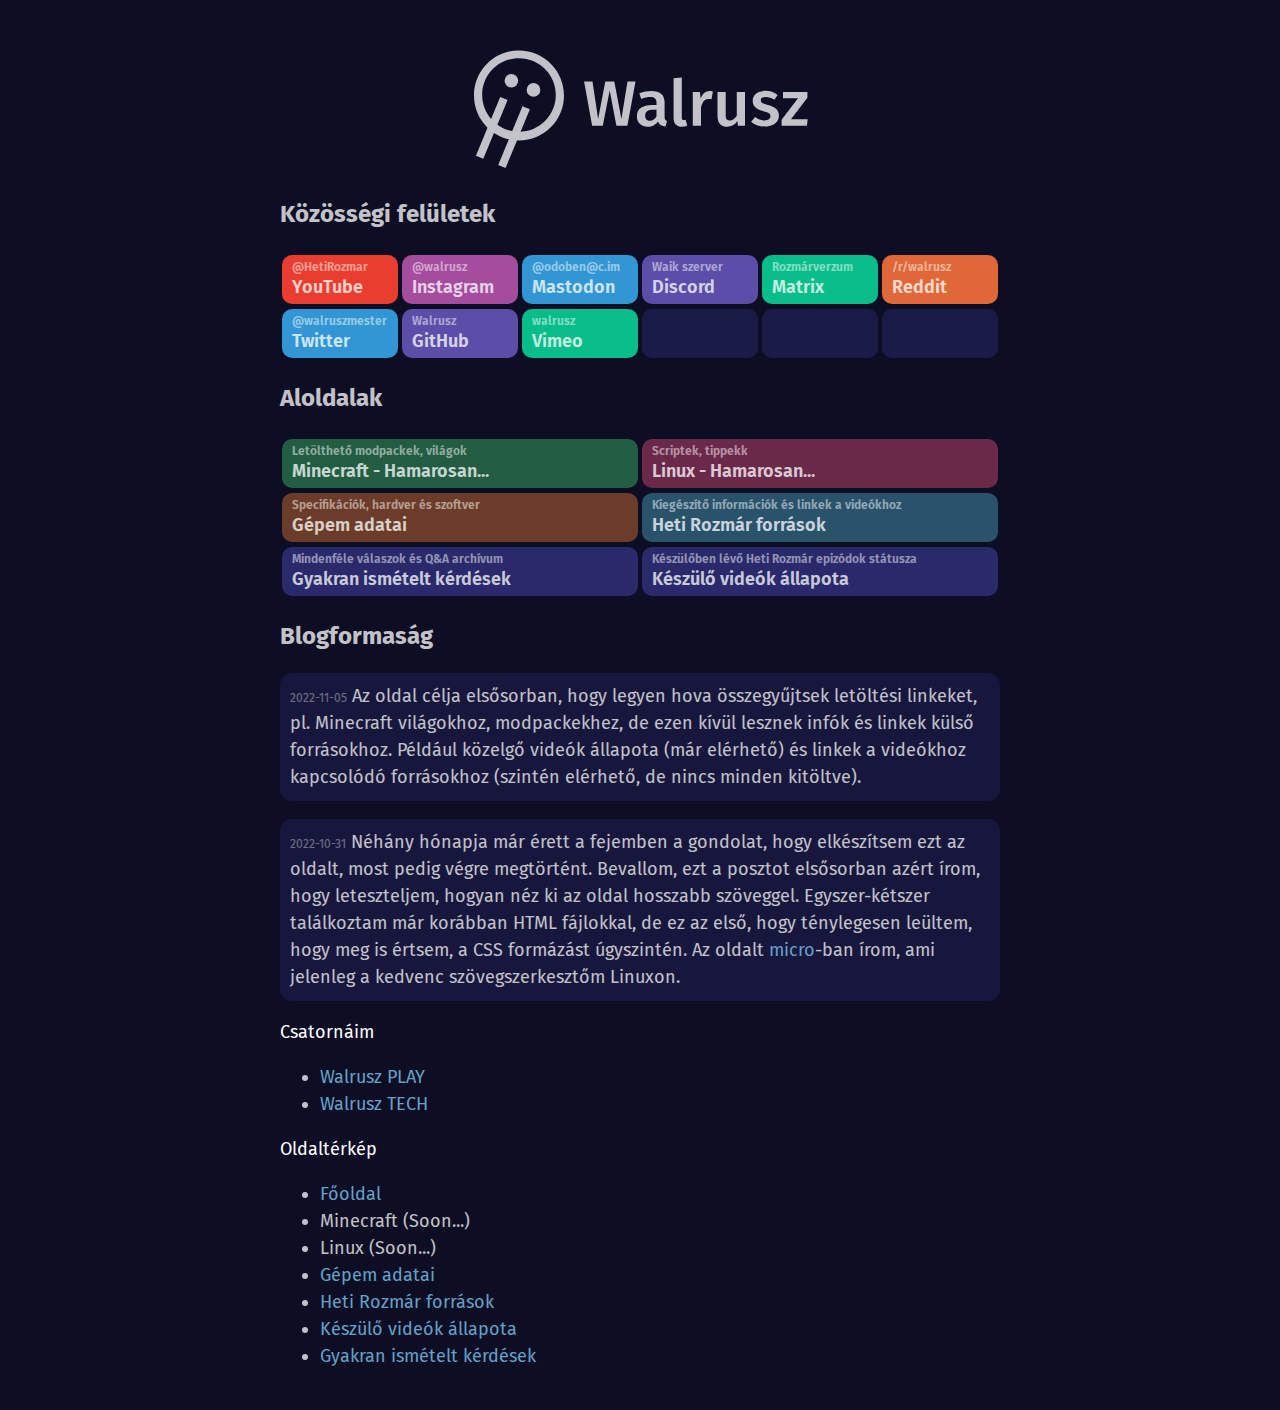
==== index.html @ 4c020a56 "Asd" ====
<!DOCTYPE html>
<html lang="hu">
<head>
    <meta http-equiv="content-type" content="text/html; charset=UTF-8">
    <meta charset="utf-8">
    <title>Walrusz</title>
    <meta name="viewport" content="width=device-width, initial-scale=1.0">
    <meta name="description" content="Walrusz oldala">
    <link rel="stylesheet" href="style.css">
    <link rel="stylesheet" href="https://fonts.googleapis.com/css?family=Fira+Sans">
    <link rel="icon" href="images/walrusoperator_blue.svg" sizes=any type="image/svg+xml">
</head>
<body>
  <p style="text-align: center;"><object data="images/walrustitle2.svg" class="dynamiclogo"> </object></p>

  <h2>Közösségi felületek</h2>

<div class="buttonline">
<a href="https://youtube.com/WalruszMester" target="_blank">
  <button class="fancy" style="background-color: #E93E2F;">
    <span class="sitesmall">@HetiRozmar</span><br/>
    <span class="sitelarge">YouTube</span></button>
</a>
<a href="https://instagram.com/walrusz" target="_blank">
  <button class="fancy" style="background-color: #A44C9D;">
    <span class="sitesmall">@walrusz</span><br/>
    <span class="sitelarge">Instagram</span></button>
</a>
<a href="https://c.im/@odoben" target="_blank">
  <button class="fancy" style="background-color: #3196D3;">
    <span class="sitesmall">@odoben@c.im</span><br/>
    <span class="sitelarge">Mastodon</span></button>
</a>
<a href="https://discord.gg/upgB7C7rXf" target="_blank">
  <button class="fancy" style="background-color: #5b4da8;">
    <span class="sitesmall">Waik szerver</span><br/>
    <span class="sitelarge">Discord</span></button>
</a>
<a href="https://matrix.to/#/#rozmarverzum:tchncs.de" target="_blank">
  <button class="fancy" style="background-color: #09BD8A;">
    <span class="sitesmall">Rozmárverzum</span><br/>
    <span class="sitelarge">Matrix</span></button>
</a>
<a href="https://reddit.com/r/walrusz" target="_blank">
  <button class="fancy" style="background-color: #E06838;">
    <span class="sitesmall">/r/walrusz</span><br/>
    <span class="sitelarge">Reddit</span></button>
</a>
<a href="https://twitter.com/walruszmester" target="_blank">
  <button class="fancy" style="background-color: #3196D3;">
    <span class="sitesmall">@walruszmester</span><br/>
    <span class="sitelarge">Twitter</span></button>
</a>
<a href="https://github.com/walrusz" target="_blank">
  <button class="fancy" style="background-color: #5b4da8;">
    <span class="sitesmall">Walrusz</span><br/>
    <span class="sitelarge">GitHub</span></button>
</a>
<a href="https://vimeo.com/walrusz/videos" target="_blank">
  <button class="fancy" style="background-color: #09BD8A;">
    <span class="sitesmall">walrusz</span><br/>
    <span class="sitelarge">Vimeo</span></button>
</a>
<a href="index.html">
  <button class="fancy" style="background-color: #1b1b47;">
    <span class="sitesmall" style="opacity:0;">...</span><br/>
    <span class="sitelarge" style="opacity:0;">...</span></button>
</a>
<a href="index.html">
  <button class="fancy" style="background-color: #1b1b47;">
    <span class="sitesmall" style="opacity:0;">...</span><br/>
    <span class="sitelarge" style="opacity:0;">...</span></button>
</a>
<a href="index.html">
  <button class="fancy" style="background-color: #1b1b47;">
    <span class="sitesmall" style="opacity:0;">...</span><br/>
    <span class="sitelarge" style="opacity:0;">...</span></button>
</a>
</div>

    <h2>Aloldalak</h2>

<div class="buttonline">
<a href="https://walrusz.hu">
  <button class="wider" style="background-color: #225c43;">
    <span class="sitesmall">Letölthető modpackek, világok</span><br/>
    <span class="sitelarge">Minecraft - Hamarosan...</span></button></a>
<a href="https://walrusz.hu">
  <button class="wider" style="background-color: #6b294a;">
    <span class="sitesmall">Scriptek, tippekk</span><br/>
    <span class="sitelarge">Linux - Hamarosan...</span></button></a>
<a href="specs">
  <button class="wider" style="background-color: #6b3c29;">
    <span class="sitesmall">Specifikációk, hardver és szoftver</span><br/>
    <span class="sitelarge">Gépem adatai</span></button></a>
<a href="forrasok">
  <button class="wider" style="background-color: #29526b;">
    <span class="sitesmall">Kiegészítő információk és linkek a videókhoz</span><br/>
    <span class="sitelarge">Heti Rozmár források</span></button></a>
<a href="gyik">
  <button class="wider" style="background-color: #29296b;">
    <span class="sitesmall">Mindenféle válaszok és Q&A archívum </span><br/>
    <span class="sitelarge">Gyakran ismételt kérdések</span></button></a>
<a href="statusz">
  <button class="wider" style="background-color: #29296b;">
    <span class="sitesmall">Készülőben lévő Heti Rozmár epizódok státusza</span><br/>
    <span class="sitelarge">Készülő videók állapota</span></button></a>
</div>

    <h2>Blogformaság</h2>

<p id="blueThing" class="post"> <span class="sitesmall">2022-11-05</span> Az oldal célja elsősorban, hogy legyen hova összegyűjtsek letöltési linkeket, pl. Minecraft világokhoz, modpackekhez, de ezen kívül lesznek infók és linkek külső forrásokhoz. Például közelgő videók állapota (már elérhető) és linkek a videókhoz kapcsolódó forrásokhoz (szintén elérhető, de nincs minden kitöltve).</p>

<p id="blueThing" class="post"> <span class="sitesmall">2022-10-31</span> Néhány hónapja már érett a fejemben a gondolat, hogy elkészítsem ezt az oldalt, most pedig végre megtörtént. Bevallom, ezt a posztot elsősorban azért írom, hogy leteszteljem, hogyan néz ki az oldal hosszabb szöveggel. Egyszer-kétszer találkoztam már korábban HTML fájlokkal, de ez az első, hogy ténylegesen leültem, hogy meg is értsem, a CSS formázást úgyszintén. Az oldalt <a href="https://micro-editor.github.io/" target="_blank">micro</a>-ban írom, ami jelenleg a kedvenc szövegszerkesztőm Linuxon.</p>

<p>Csatornáim<ul>
  <li><a href="https://youtube.com/WalruszPLAY" target="_blank">Walrusz PLAY</a></li>
  <li><a href="https://youtube.com/WalruszTECH" target="_blank">Walrusz TECH</a></li>
</ul></p>

<p>Oldaltérkép<ul>
  <li><a href="https://walrusz.hu">Főoldal</a></li>
  <li>Minecraft (Soon...)</li>
  <li>Linux (Soon...)</li>
  <li><a href="specs">Gépem adatai</a></li>
  <li><a href="forrasok">Heti Rozmár források</a></li>
  <li><a href="statusz">Készülő videók állapota</a></li>
  <li><a href="gyik">Gyakran ismételt kérdések</a></li>
</ul></p>

</body></html>
---- style.css ----
body {
    max-width:720px;
    margin:40px auto;
    padding:0 10px;
    color:white;
/*    color: #c9c9f1; */
    background-color: #0d0d23;
    font-family: Fira Sans, Arial, sans-serif;
    /*font-weight: medium; */
}

h1, h2, h3, h4, h5, h6 {
      font-family: Fira Sans, Arial, sans-serif;
      font-weight: medium;
      line-height:1.5;
      color: #fff;
      opacity: 0.75;
}

p {
	  font-size: 18px;
	  line-height:1.5;
}

div.list {
	  font-size: 18px;
	  line-height:1.2;
      color: #fff;
      opacity: 0.75;
}

p.post {
	  font-size: 18px;
      line-height:1.5;
      color: #fff;
      opacity: 0.75;

}

#blueThing {
  border-radius: 12px;
  background: #1b1b47;
  padding: 10px; 
  width: 1.0;
}

#cyanThing {
  border-radius: 12px;
  background: #1b3647;
  padding: 10px; 
  width: 1.0;
}

#orangeThing {
  border-radius: 12px;
  background: #47271b;
  padding: 10px; 
  width: 1.0;
}

li {
	  font-size: 18px;
	  color: #fff;
      opacity: 0.75;
      line-height:1.5;

}

div.buttonline {
  text-align: center;
  line-height: 54px;
}

a {
  text-decoration: none;
}

/* @import url(//fonts.googleapis.com/css?family=Fira+Sans); */

a:link { text-decoration: none; color: #80d4ff; }

a:visited { text-decoration: none; color: #80d4ff; }

a:hover { text-decoration: none; }

a:active { text-decoration: none; }

button.fancy {
  appearance: none;
  border: none;
  border-radius: 10px;
  padding: 2px 20px 5px 10px;
  width: 116px;
  
  cursor: pointer;
  
  color: #fff;
  
  text-align: left;
  
  font-weight: 600;
  line-height: 20px;

  user-select: none;
  vertical-align: middle;
  white-space: nowrap;
}

button.wider {
  appearance: none;
  border: none;
  border-radius: 10px;
  padding: 2px 20px 5px 10px;
  width: 100%;
  max-width: 356px;
  
  cursor: pointer;
  
  color: #fff;
  
  text-align: left;
  
  font-weight: 600;
  line-height: 20px;

  user-select: none;
  vertical-align: middle;
  white-space: nowrap;
}

button.channel {
  appearance: none;
  border: none;
  border-radius: 10px;
  padding: 2px 20px 5px 10px;
  width: 100%;
  
  cursor: pointer;
  
  color: #fff;
  
  text-align: left;
  
  font-weight: 600;
  line-height: 20px;

  user-select: none;
  vertical-align: middle;
  white-space: nowrap;
}

span.sitesmall {
  font-family: 'Fira Sans', sans-serif;
  font-weight: medium;
  font-size: 12px;
  opacity: 0.5;
}

span.sitelarge {
  font-family: 'Fira Sans', sans-serif;
  font-weight: medium;
  font-size: 18px;
  opacity: 0.75;
}

p.fira {
  font-family: 'Fira Sans', sans-serif;
  font-weight: medium;
}

h.fira {
  font-family: 'Fira Sans', sans-serif;
  font-weight: medium;
}

table.center {
	margin-left: auto;
	margin-right: auto;
	border-radius: 12px;
	border-spacing: 0;
    font-size: 18px;
    background: #47271b;
    color: #fff;
    opacity: 0.75;
}

table.center td, 
table.center th { 
  padding: 10px; 
  }
table.roundedCorners tr:last-child > td {
  border-bottom: none;
}

 .dynamiclogo{
     width:100%;
     max-width:370px;
 }
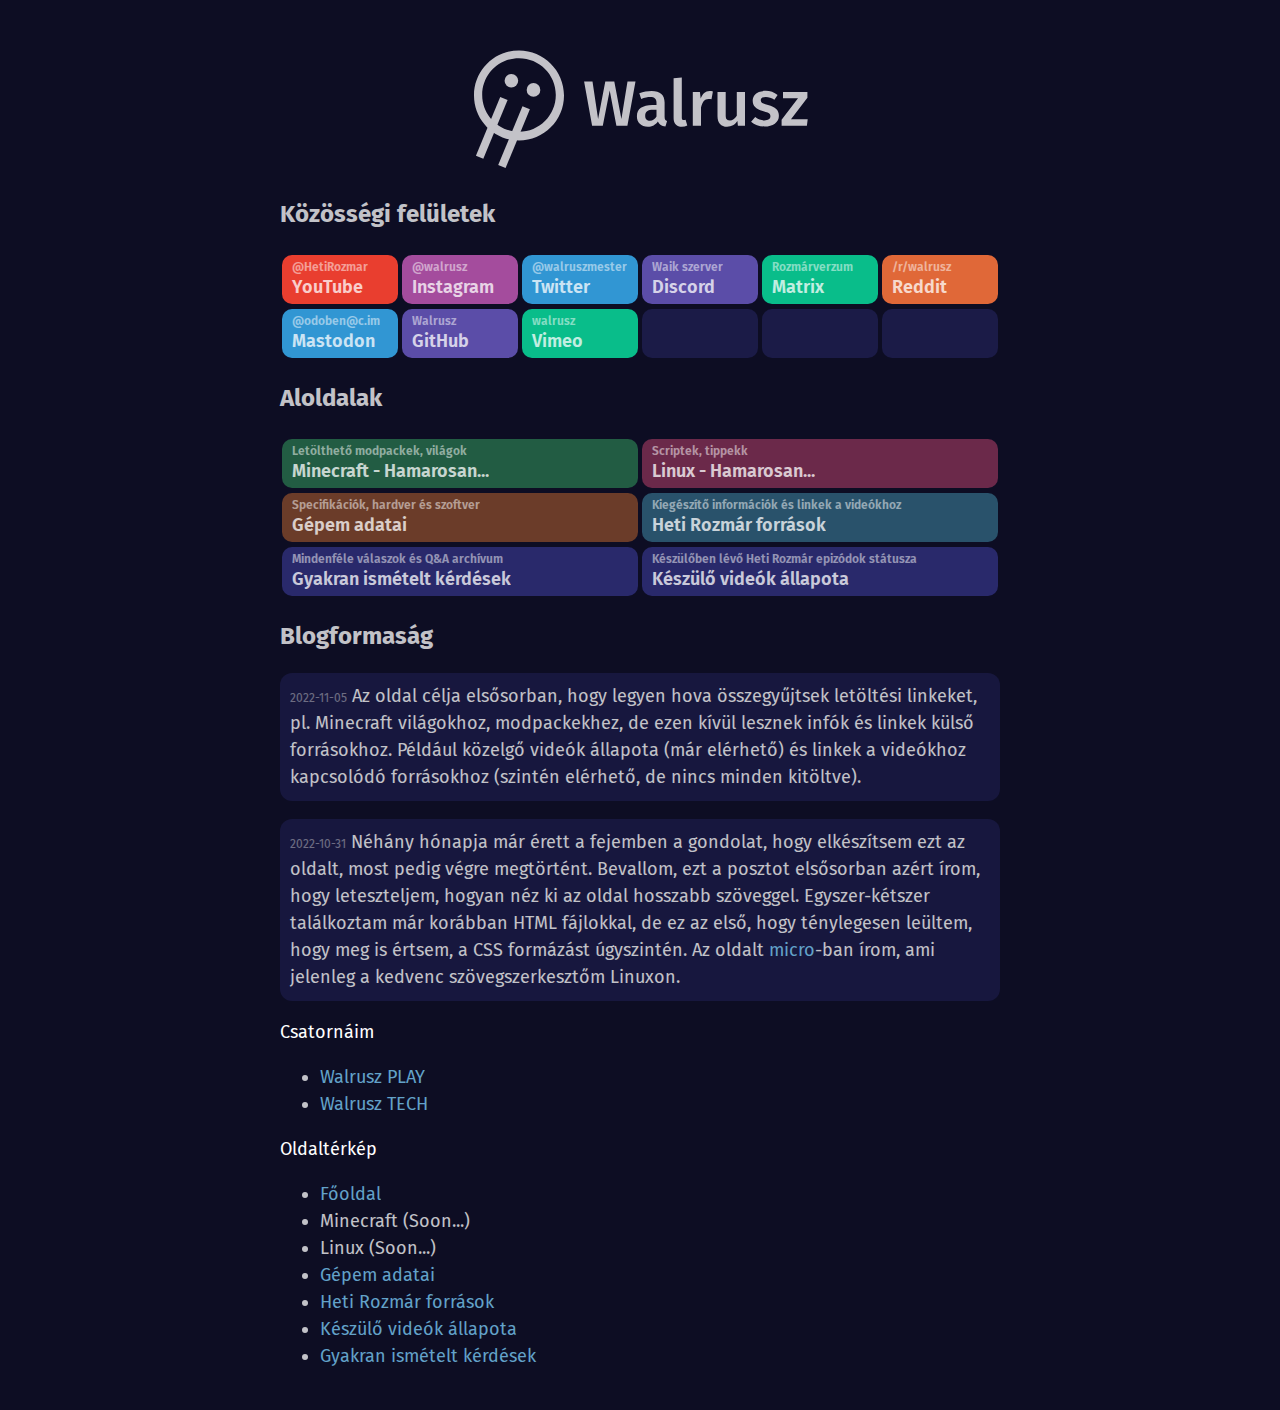
==== commit 9259042b: "Valami" ====
--- a/index.html
+++ b/index.html
@@ -26,10 +26,10 @@
     <span class="sitesmall">@walrusz</span><br/>
     <span class="sitelarge">Instagram</span></button>
 </a>
-<a href="https://c.im/@odoben" target="_blank">
+<a href="https://twitter.com/walruszmester" target="_blank">
   <button class="fancy" style="background-color: #3196D3;">
-    <span class="sitesmall">@odoben@c.im</span><br/>
-    <span class="sitelarge">Mastodon</span></button>
+    <span class="sitesmall">@walruszmester</span><br/>
+    <span class="sitelarge">Twitter</span></button>
 </a>
 <a href="https://discord.gg/upgB7C7rXf" target="_blank">
   <button class="fancy" style="background-color: #5b4da8;">
@@ -46,10 +46,10 @@
     <span class="sitesmall">/r/walrusz</span><br/>
     <span class="sitelarge">Reddit</span></button>
 </a>
-<a href="https://twitter.com/walruszmester" target="_blank">
+<a href="https://c.im/@odoben" target="_blank">
   <button class="fancy" style="background-color: #3196D3;">
-    <span class="sitesmall">@walruszmester</span><br/>
-    <span class="sitelarge">Twitter</span></button>
+    <span class="sitesmall">@odoben@c.im</span><br/>
+    <span class="sitelarge">Mastodon</span></button>
 </a>
 <a href="https://github.com/walrusz" target="_blank">
   <button class="fancy" style="background-color: #5b4da8;">
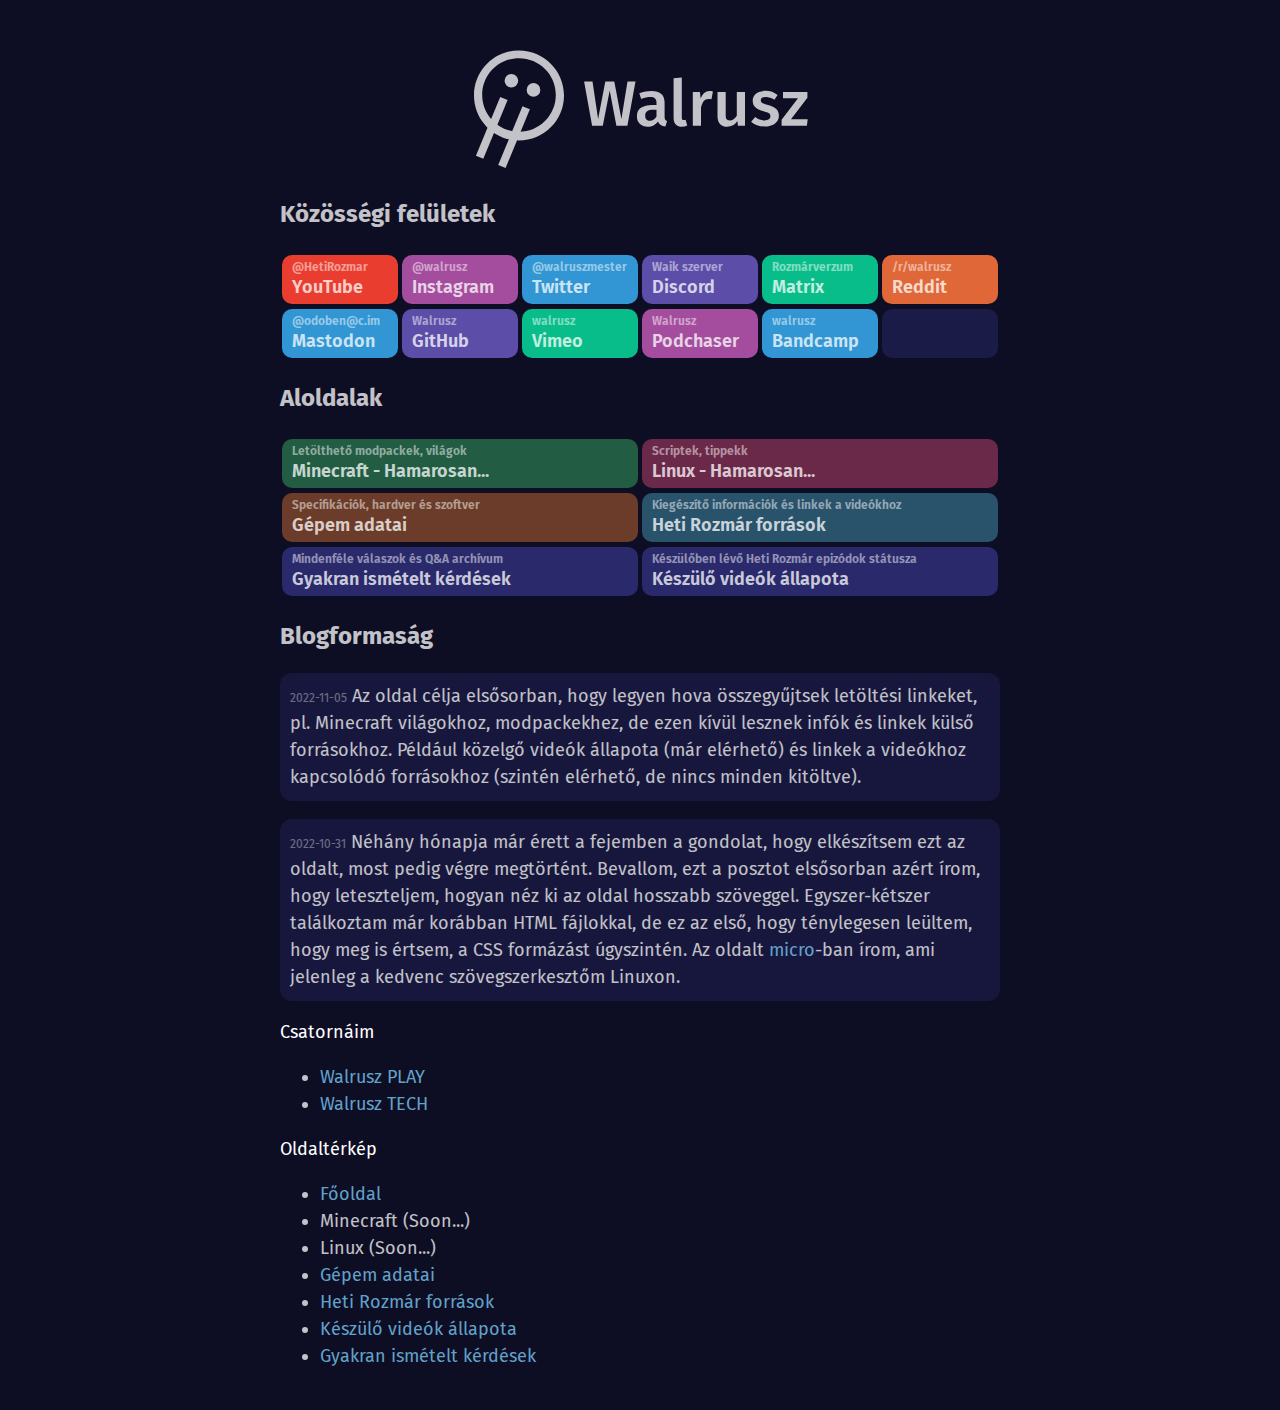
==== commit 1d26c2c7: "Asd" ====
--- a/index.html
+++ b/index.html
@@ -61,15 +61,15 @@
     <span class="sitesmall">walrusz</span><br/>
     <span class="sitelarge">Vimeo</span></button>
 </a>
-<a href="index.html">
-  <button class="fancy" style="background-color: #1b1b47;">
-    <span class="sitesmall" style="opacity:0;">...</span><br/>
-    <span class="sitelarge" style="opacity:0;">...</span></button>
+<a href="https://www.podchaser.com/users/walrusz" target="_blank">
+  <button class="fancy" style="background-color: #A44C9D;">
+    <span class="sitesmall">Walrusz</span><br/>
+    <span class="sitelarge">Podchaser</span></button>
 </a>
-<a href="index.html">
-  <button class="fancy" style="background-color: #1b1b47;">
-    <span class="sitesmall" style="opacity:0;">...</span><br/>
-    <span class="sitelarge" style="opacity:0;">...</span></button>
+<a href="https://bandcamp.com/walrusz" target="_blank">
+  <button class="fancy" style="background-color: #3196D3;">
+    <span class="sitesmall">walrusz</span><br/>
+    <span class="sitelarge">Bandcamp</span></button>
 </a>
 <a href="index.html">
   <button class="fancy" style="background-color: #1b1b47;">
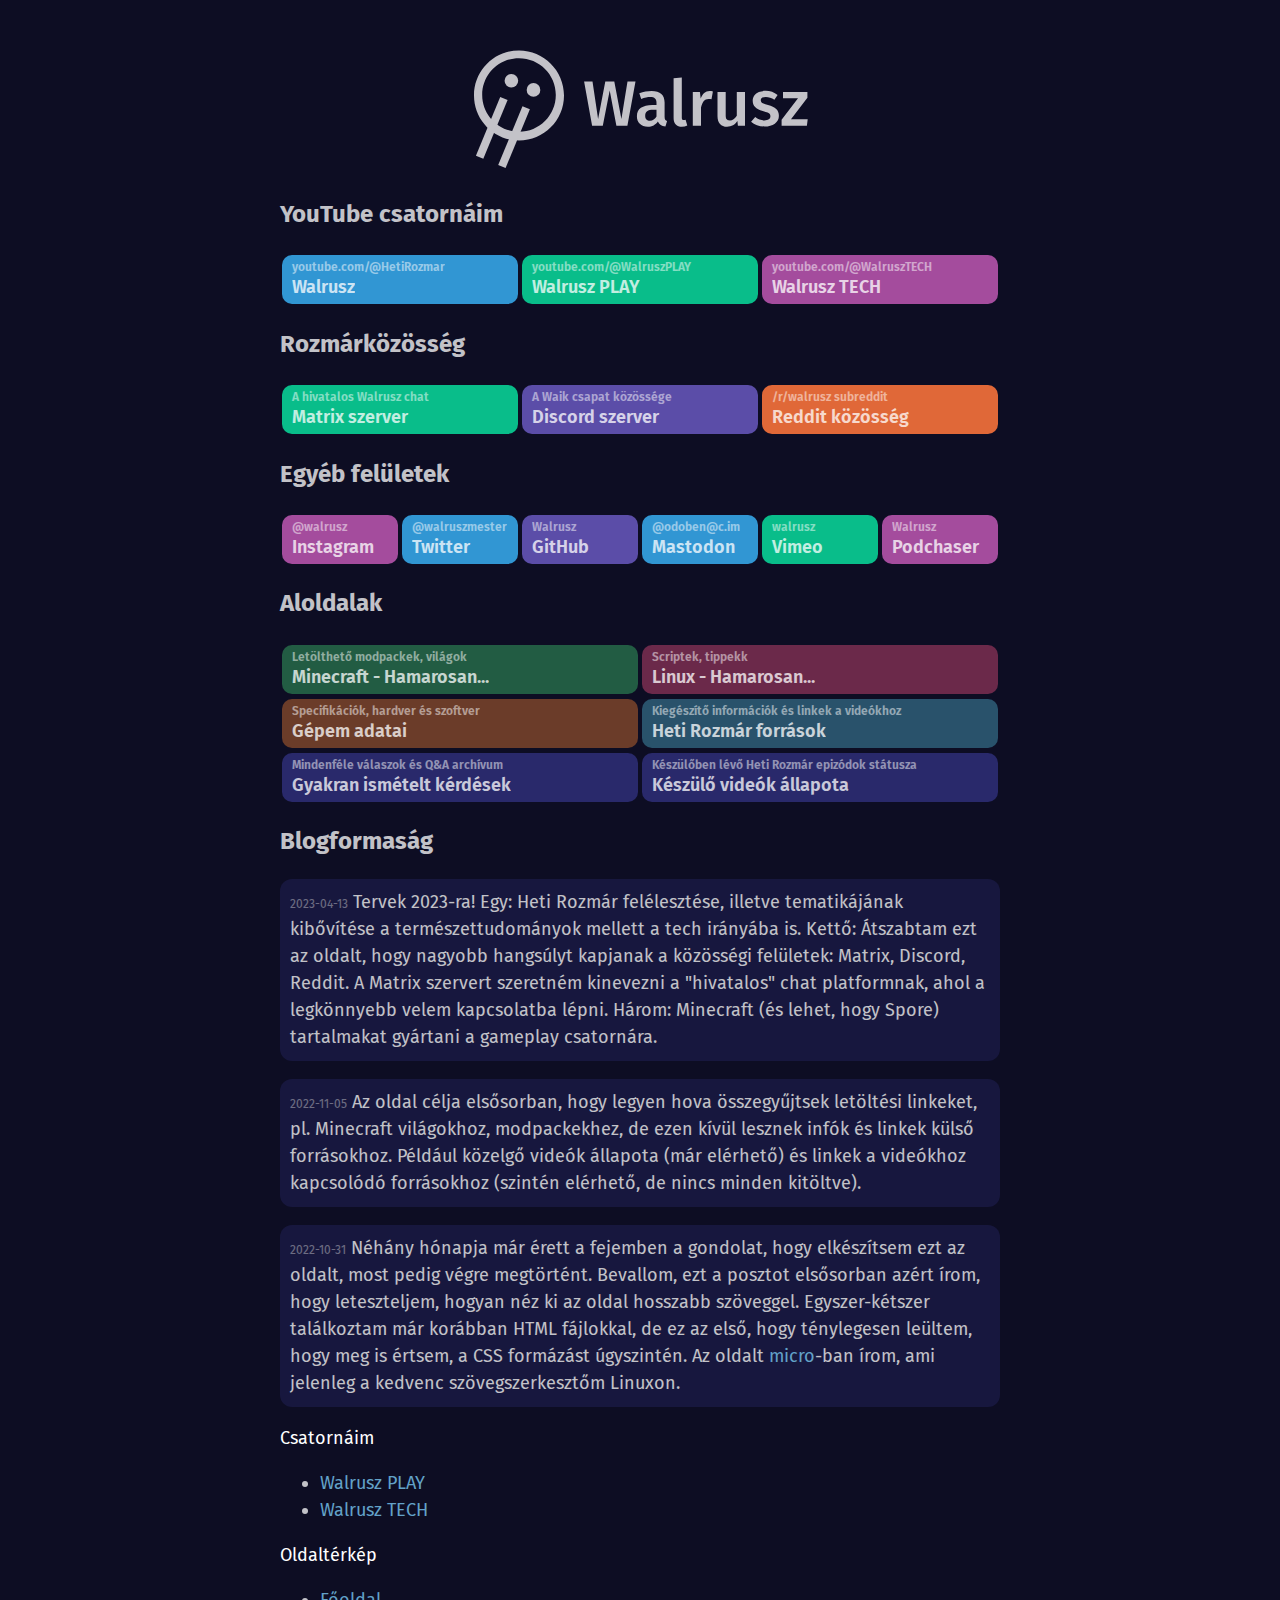
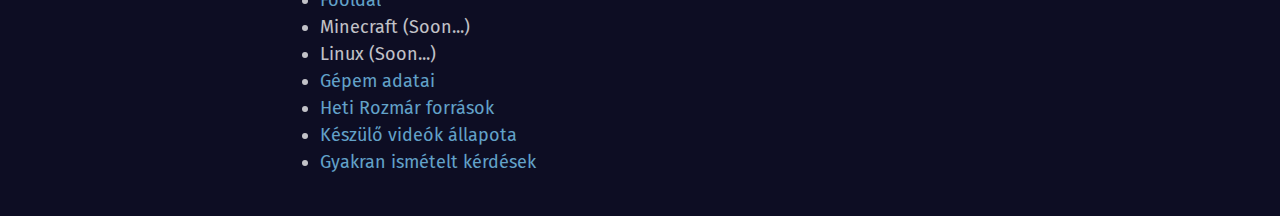
==== commit 95e90bb1: "Asd" ====
--- a/index.html
+++ b/index.html
@@ -13,14 +13,54 @@
 <body>
   <p style="text-align: center;"><object data="images/walrustitle2.svg" class="dynamiclogo"> </object></p>
 
-  <h2>Közösségi felületek</h2>
+  <h2>YouTube csatornáim</h2>
 
 <div class="buttonline">
 <a href="https://youtube.com/WalruszMester" target="_blank">
-  <button class="fancy" style="background-color: #E93E2F;">
-    <span class="sitesmall">@HetiRozmar</span><br/>
-    <span class="sitelarge">YouTube</span></button>
+  <button class="medium" style="background-color: #3196D3;">
+    <span class="sitesmall">youtube.com/@HetiRozmar</span><br/>
+    <span class="sitelarge">Walrusz</span></button>
 </a>
+
+<a href="https://youtube.com/@WalruszPLAY" target="_blank">
+  <button class="medium" style="background-color: #09BD8A;">
+    <span class="sitesmall">youtube.com/@WalruszPLAY</span><br/>
+    <span class="sitelarge">Walrusz PLAY</span></button>
+</a>
+
+<a href="https://youtube.com/@WalruszTECH" target="_blank">
+  <button class="medium" style="background-color: #A44C9D;">
+    <span class="sitesmall">youtube.com/@WalruszTECH</span><br/>
+    <span class="sitelarge">Walrusz TECH</span></button>
+</a>
+</div>
+
+  <h2>Rozmárközösség</h2>
+
+
+<div class="buttonline">
+<a href="https://matrix.to/#/#rozmarverzum:tchncs.de" target="_blank">
+  <button class="medium" style="background-color: #09BD8A;">
+    <span class="sitesmall">A hivatalos Walrusz chat</span><br/>
+    <span class="sitelarge">Matrix szerver</span></button>
+</a>
+<a href="https://discord.gg/upgB7C7rXf" target="_blank">
+  <button class="medium" style="background-color: #5b4da8;">
+    <span class="sitesmall">A Waik csapat közössége</span><br/>
+    <span class="sitelarge">Discord szerver</span></button>
+</a>
+<a href="https://reddit.com/r/walrusz" target="_blank">
+  <button class="medium" style="background-color: #E06838;">
+    <span class="sitesmall">/r/walrusz subreddit</span><br/>
+    <span class="sitelarge">Reddit közösség</span></button>
+</a>
+
+</div>
+
+  <h2>Egyéb felületek</h2>
+
+
+<div class="buttonline">
 <a href="https://instagram.com/walrusz" target="_blank">
   <button class="fancy" style="background-color: #A44C9D;">
     <span class="sitesmall">@walrusz</span><br/>
@@ -31,30 +71,15 @@
     <span class="sitesmall">@walruszmester</span><br/>
     <span class="sitelarge">Twitter</span></button>
 </a>
-<a href="https://discord.gg/upgB7C7rXf" target="_blank">
+<a href="https://github.com/walrusz" target="_blank">
   <button class="fancy" style="background-color: #5b4da8;">
-    <span class="sitesmall">Waik szerver</span><br/>
-    <span class="sitelarge">Discord</span></button>
-</a>
-<a href="https://matrix.to/#/#rozmarverzum:tchncs.de" target="_blank">
-  <button class="fancy" style="background-color: #09BD8A;">
-    <span class="sitesmall">Rozmárverzum</span><br/>
-    <span class="sitelarge">Matrix</span></button>
-</a>
-<a href="https://reddit.com/r/walrusz" target="_blank">
-  <button class="fancy" style="background-color: #E06838;">
-    <span class="sitesmall">/r/walrusz</span><br/>
-    <span class="sitelarge">Reddit</span></button>
+    <span class="sitesmall">Walrusz</span><br/>
+    <span class="sitelarge">GitHub</span></button>
 </a>
 <a href="https://c.im/@odoben" target="_blank">
   <button class="fancy" style="background-color: #3196D3;">
     <span class="sitesmall">@odoben@c.im</span><br/>
     <span class="sitelarge">Mastodon</span></button>
-</a>
-<a href="https://github.com/walrusz" target="_blank">
-  <button class="fancy" style="background-color: #5b4da8;">
-    <span class="sitesmall">Walrusz</span><br/>
-    <span class="sitelarge">GitHub</span></button>
 </a>
 <a href="https://vimeo.com/walrusz/videos" target="_blank">
   <button class="fancy" style="background-color: #09BD8A;">
@@ -65,17 +90,6 @@
   <button class="fancy" style="background-color: #A44C9D;">
     <span class="sitesmall">Walrusz</span><br/>
     <span class="sitelarge">Podchaser</span></button>
-</a>
-<a href="https://bandcamp.com/walrusz" target="_blank">
-  <button class="fancy" style="background-color: #3196D3;">
-    <span class="sitesmall">walrusz</span><br/>
-    <span class="sitelarge">Bandcamp</span></button>
-</a>
-<a href="index.html">
-  <button class="fancy" style="background-color: #1b1b47;">
-    <span class="sitesmall" style="opacity:0;">...</span><br/>
-    <span class="sitelarge" style="opacity:0;">...</span></button>
-</a>
 </div>
 
     <h2>Aloldalak</h2>
@@ -109,8 +123,8 @@
 
     <h2>Blogformaság</h2>
 
+<p id="blueThing" class="post"> <span class="sitesmall">2023-04-13</span> Tervek 2023-ra! Egy: Heti Rozmár felélesztése, illetve tematikájának kibővítése a természettudományok mellett a tech irányába is. Kettő: Átszabtam ezt az oldalt, hogy nagyobb hangsúlyt kapjanak a közösségi felületek: Matrix, Discord, Reddit. A Matrix szervert szeretném kinevezni a "hivatalos" chat platformnak, ahol a legkönnyebb velem kapcsolatba lépni. Három: Minecraft (és lehet, hogy Spore) tartalmakat gyártani  a gameplay csatornára.</p>
 <p id="blueThing" class="post"> <span class="sitesmall">2022-11-05</span> Az oldal célja elsősorban, hogy legyen hova összegyűjtsek letöltési linkeket, pl. Minecraft világokhoz, modpackekhez, de ezen kívül lesznek infók és linkek külső forrásokhoz. Például közelgő videók állapota (már elérhető) és linkek a videókhoz kapcsolódó forrásokhoz (szintén elérhető, de nincs minden kitöltve).</p>
-
 <p id="blueThing" class="post"> <span class="sitesmall">2022-10-31</span> Néhány hónapja már érett a fejemben a gondolat, hogy elkészítsem ezt az oldalt, most pedig végre megtörtént. Bevallom, ezt a posztot elsősorban azért írom, hogy leteszteljem, hogyan néz ki az oldal hosszabb szöveggel. Egyszer-kétszer találkoztam már korábban HTML fájlokkal, de ez az első, hogy ténylegesen leültem, hogy meg is értsem, a CSS formázást úgyszintén. Az oldalt <a href="https://micro-editor.github.io/" target="_blank">micro</a>-ban írom, ami jelenleg a kedvenc szövegszerkesztőm Linuxon.</p>
 
 <p>Csatornáim<ul>
--- a/style.css
+++ b/style.css
@@ -106,13 +106,57 @@
   white-space: nowrap;
 }
 
-button.wider {
+button.channelnew {
+  appearance: none;
+  border: none;
+  border-radius: 10px;
+  padding: 2px 20px 5px 10px;
+  width: 116px;
+  
+  cursor: pointer;
+  
+  color: #fff;
+  
+  text-align: left;
+  
+  font-weight: 600;
+  line-height: 20px;
+
+  user-select: none;
+  vertical-align: middle;
+  white-space: nowrap;
+}
+
+button.medium {
   appearance: none;
   border: none;
   border-radius: 10px;
   padding: 2px 20px 5px 10px;
   width: 100%;
   max-width: 356px;
+    
+  cursor: pointer;
+  
+  color: #fff;
+  
+  text-align: left;
+  
+  font-weight: 600;
+  line-height: 20px;
+
+  user-select: none;
+  vertical-align: middle;
+  white-space: nowrap;
+}
+
+
+button.wider {
+  appearance: none;
+  border: none;
+  border-radius: 10px;
+  padding: 2px 20px 5px 10px;
+  width: 100%;
+  max-width: 356px;
   
   cursor: pointer;
   
@@ -147,6 +191,15 @@
   user-select: none;
   vertical-align: middle;
   white-space: nowrap;
+}
+
+@media (min-width: 720px ) {
+  button.medium {
+    width: 236px;
+  }
+  button.channelnew {
+  	width: 236px;
+  }
 }
 
 span.sitesmall {
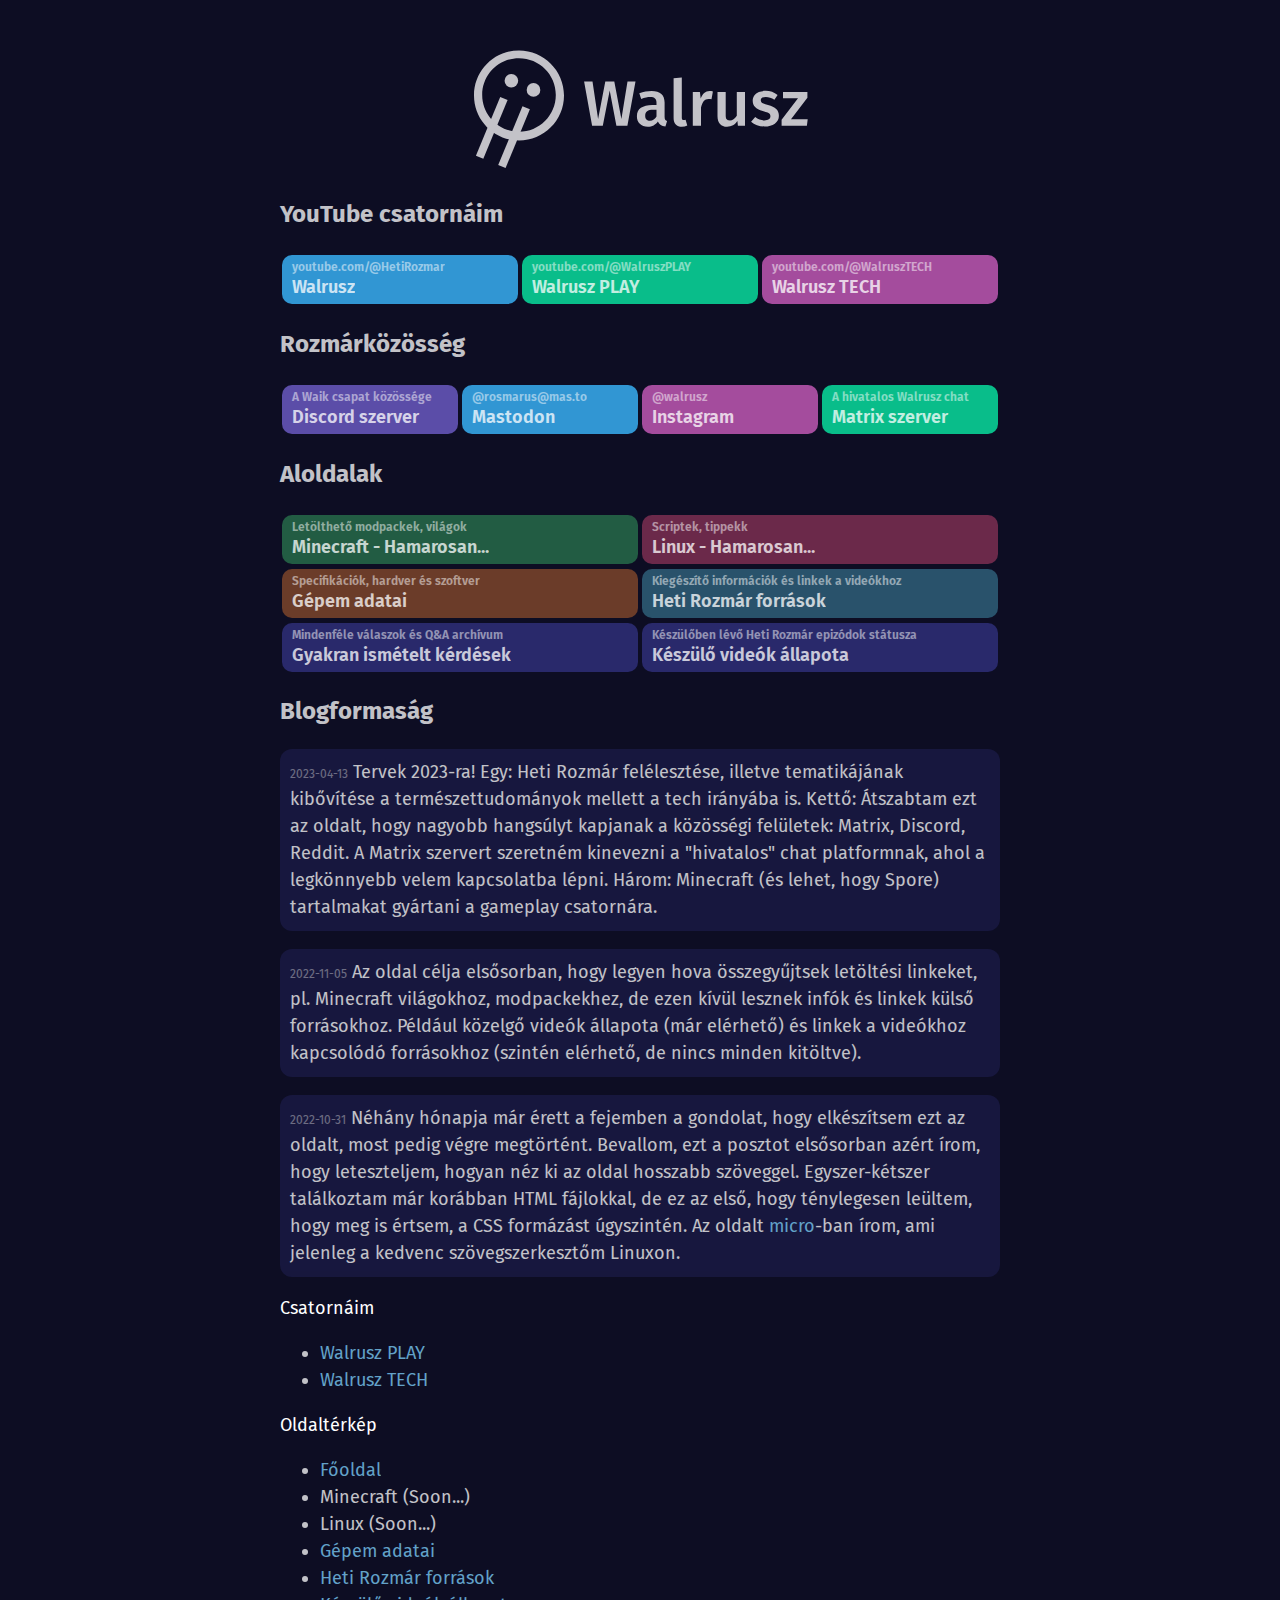
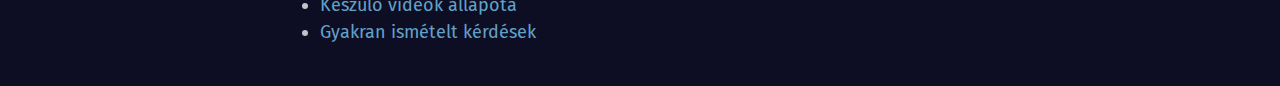
==== commit 7e6c29ab: "Asd" ====
--- a/index.html
+++ b/index.html
@@ -39,57 +39,52 @@
 
 
 <div class="buttonline">
+<a href="https://discord.gg/upgB7C7rXf" target="_blank">
+  <button class="double" style="background-color: #5b4da8;">
+    <span class="sitesmall">A Waik csapat közössége</span><br/>
+    <span class="sitelarge">Discord szerver</span></button>
+</a>
+<a href="https://mas.to/@rosmarus" target="_blank">
+  <button class="double" style="background-color: #3196D3;">
+    <span class="sitesmall">@rosmarus@mas.to</span><br/>
+    <span class="sitelarge">Mastodon</span></button>
+</a>
+<a href="https://instagram.com/walrusz" target="_blank">
+  <button class="double" style="background-color: #A44C9D;">
+    <span class="sitesmall">@walrusz</span><br/>
+    <span class="sitelarge">Instagram</span></button>
+</a>
 <a href="https://matrix.to/#/#rozmarverzum:tchncs.de" target="_blank">
-  <button class="medium" style="background-color: #09BD8A;">
+  <button class="double" style="background-color: #09BD8A;">
     <span class="sitesmall">A hivatalos Walrusz chat</span><br/>
     <span class="sitelarge">Matrix szerver</span></button>
 </a>
-<a href="https://discord.gg/upgB7C7rXf" target="_blank">
-  <button class="medium" style="background-color: #5b4da8;">
-    <span class="sitesmall">A Waik csapat közössége</span><br/>
-    <span class="sitelarge">Discord szerver</span></button>
+<!-- 
+<a href="https://github.com/walrusz" target="_blank">
+  <button class="double" style="background-color: #5b4da8;">
+    <span class="sitesmall">Walrusz</span><br/>
+    <span class="sitelarge">GitHub</span></button>
+</a>
+<a href="https://vimeo.com/walrusz/videos" target="_blank">
+  <button class="double" style="background-color: #09BD8A;">
+    <span class="sitesmall">walrusz</span><br/>
+    <span class="sitelarge">Vimeo</span></button>
 </a>
 <a href="https://reddit.com/r/walrusz" target="_blank">
   <button class="medium" style="background-color: #E06838;">
     <span class="sitesmall">/r/walrusz subreddit</span><br/>
     <span class="sitelarge">Reddit közösség</span></button>
 </a>
-
-</div>
-
-  <h2>Egyéb felületek</h2>
-
-
-<div class="buttonline">
-<a href="https://instagram.com/walrusz" target="_blank">
-  <button class="fancy" style="background-color: #A44C9D;">
-    <span class="sitesmall">@walrusz</span><br/>
-    <span class="sitelarge">Instagram</span></button>
-</a>
 <a href="https://twitter.com/walruszmester" target="_blank">
   <button class="fancy" style="background-color: #3196D3;">
     <span class="sitesmall">@walruszmester</span><br/>
     <span class="sitelarge">Twitter</span></button>
 </a>
-<a href="https://github.com/walrusz" target="_blank">
-  <button class="fancy" style="background-color: #5b4da8;">
-    <span class="sitesmall">Walrusz</span><br/>
-    <span class="sitelarge">GitHub</span></button>
-</a>
-<a href="https://c.im/@odoben" target="_blank">
-  <button class="fancy" style="background-color: #3196D3;">
-    <span class="sitesmall">@odoben@c.im</span><br/>
-    <span class="sitelarge">Mastodon</span></button>
-</a>
-<a href="https://vimeo.com/walrusz/videos" target="_blank">
-  <button class="fancy" style="background-color: #09BD8A;">
-    <span class="sitesmall">walrusz</span><br/>
-    <span class="sitelarge">Vimeo</span></button>
-</a>
 <a href="https://www.podchaser.com/users/walrusz" target="_blank">
   <button class="fancy" style="background-color: #A44C9D;">
     <span class="sitesmall">Walrusz</span><br/>
     <span class="sitelarge">Podchaser</span></button>
+</a>-->
 </div>
 
     <h2>Aloldalak</h2>
--- a/style.css
+++ b/style.css
@@ -106,6 +106,27 @@
   white-space: nowrap;
 }
 
+button.double {
+  appearance: none;
+  border: none;
+  border-radius: 10px;
+  padding: 2px 20px 5px 10px;
+  width: 176px;
+  
+  cursor: pointer;
+  
+  color: #fff;
+  
+  text-align: left;
+  
+  font-weight: 600;
+  line-height: 20px;
+
+  user-select: none;
+  vertical-align: middle;
+  white-space: nowrap;
+}
+
 button.channelnew {
   appearance: none;
   border: none;
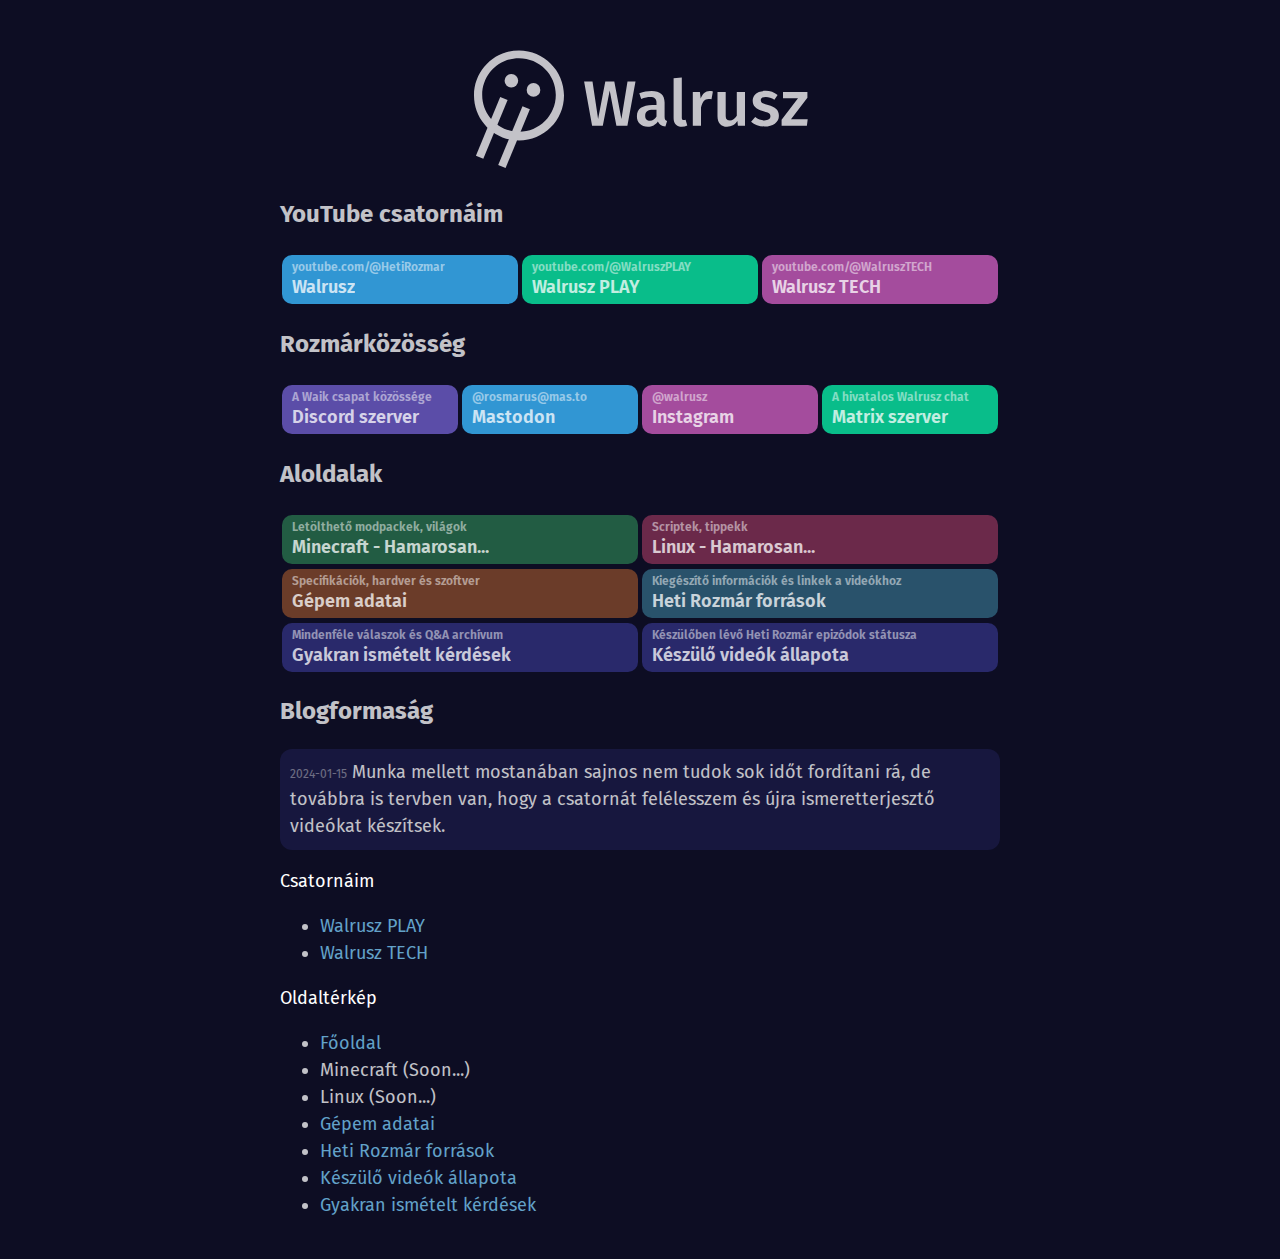
==== commit 8accd169: "Asd" ====
--- a/index.html
+++ b/index.html
@@ -44,7 +44,7 @@
     <span class="sitesmall">A Waik csapat közössége</span><br/>
     <span class="sitelarge">Discord szerver</span></button>
 </a>
-<a href="https://mas.to/@rosmarus" target="_blank">
+<a rel="me" href="https://mas.to/@rosmarus" target="_blank">
   <button class="double" style="background-color: #3196D3;">
     <span class="sitesmall">@rosmarus@mas.to</span><br/>
     <span class="sitelarge">Mastodon</span></button>
@@ -118,9 +118,7 @@
 
     <h2>Blogformaság</h2>
 
-<p id="blueThing" class="post"> <span class="sitesmall">2023-04-13</span> Tervek 2023-ra! Egy: Heti Rozmár felélesztése, illetve tematikájának kibővítése a természettudományok mellett a tech irányába is. Kettő: Átszabtam ezt az oldalt, hogy nagyobb hangsúlyt kapjanak a közösségi felületek: Matrix, Discord, Reddit. A Matrix szervert szeretném kinevezni a "hivatalos" chat platformnak, ahol a legkönnyebb velem kapcsolatba lépni. Három: Minecraft (és lehet, hogy Spore) tartalmakat gyártani  a gameplay csatornára.</p>
-<p id="blueThing" class="post"> <span class="sitesmall">2022-11-05</span> Az oldal célja elsősorban, hogy legyen hova összegyűjtsek letöltési linkeket, pl. Minecraft világokhoz, modpackekhez, de ezen kívül lesznek infók és linkek külső forrásokhoz. Például közelgő videók állapota (már elérhető) és linkek a videókhoz kapcsolódó forrásokhoz (szintén elérhető, de nincs minden kitöltve).</p>
-<p id="blueThing" class="post"> <span class="sitesmall">2022-10-31</span> Néhány hónapja már érett a fejemben a gondolat, hogy elkészítsem ezt az oldalt, most pedig végre megtörtént. Bevallom, ezt a posztot elsősorban azért írom, hogy leteszteljem, hogyan néz ki az oldal hosszabb szöveggel. Egyszer-kétszer találkoztam már korábban HTML fájlokkal, de ez az első, hogy ténylegesen leültem, hogy meg is értsem, a CSS formázást úgyszintén. Az oldalt <a href="https://micro-editor.github.io/" target="_blank">micro</a>-ban írom, ami jelenleg a kedvenc szövegszerkesztőm Linuxon.</p>
+<p id="blueThing" class="post"> <span class="sitesmall">2024-01-15</span> Munka mellett mostanában sajnos nem tudok sok időt fordítani rá, de továbbra is tervben van, hogy a csatornát felélesszem és újra ismeretterjesztő videókat készítsek.</p>
 
 <p>Csatornáim<ul>
   <li><a href="https://youtube.com/WalruszPLAY" target="_blank">Walrusz PLAY</a></li>
--- a/style.css
+++ b/style.css
@@ -34,7 +34,29 @@
       line-height:1.5;
       color: #fff;
       opacity: 0.75;
-
+}
+
+p.small {
+          font-size: 14px;
+      line-height:1.5;
+      color: #fff;
+      opacity: 0.75;
+      padding-left: 12px;
+
+}
+
+p.snippet {
+	  font-size: 16px;
+      line-height:1.5;
+      color: #fff;
+      opacity: 1.0;
+}
+
+p.snippetcomment {
+	  font-size: 16px;
+      line-height:1.5;
+      color: #fff;
+      opacity: 0.75;
 }
 
 #blueThing {
@@ -127,6 +149,48 @@
   white-space: nowrap;
 }
 
+button.double2 {
+  appearance: none;
+  border: none;
+  border-radius: 12px;
+  padding: 12px 12px 12px 12px;
+  width: 176px;
+  
+  cursor: pointer;
+  
+  color: #fff;
+  
+  text-align: left;
+  
+  font-weight: 600;
+  line-height: 20px;
+
+  user-select: none;
+  vertical-align: middle;
+  white-space: nowrap;
+}
+
+button.double2tall {
+  appearance: none;
+  border: none;
+  border-radius: 10px;
+  padding: 15px 20px 13px 10px;
+  width: 176px;
+  
+  cursor: pointer;
+  
+  color: #fff;
+  
+  text-align: left;
+  
+  font-weight: 600;
+  line-height: 20px;
+
+  user-select: none;
+  vertical-align: middle;
+  white-space: nowrap;
+}
+
 button.channelnew {
   appearance: none;
   border: none;
@@ -188,6 +252,45 @@
   font-weight: 600;
   line-height: 20px;
 
+  user-select: none;
+  vertical-align: middle;
+  white-space: nowrap;
+}
+
+button.wider2 {
+  appearance: none;
+  border: none;
+  border-radius: 10px;
+  padding: 15px 20px 13px 10px;
+  width: 100%;
+  max-width: 356px;
+  
+  cursor: pointer;
+  
+  color: #fff;
+  
+  text-align: left;
+  
+  font-weight: 600;
+  line-height: 20px;
+
+  user-select: none;
+  vertical-align: middle;
+  white-space: nowrap;
+}
+
+button.flagbutton {
+  appearance: none;
+  border: none;
+  padding: 10px 10px 10px 10px;
+  border: none;
+  background-color: transparent;
+  cursor: pointer;
+  
+  color: #fff;
+  
+  text-align: center;
+  
   user-select: none;
   vertical-align: middle;
   white-space: nowrap;
@@ -234,6 +337,13 @@
   font-family: 'Fira Sans', sans-serif;
   font-weight: medium;
   font-size: 18px;
+  opacity: 0.75;
+}
+
+span.snippetinfo {
+  font-family: 'Fira Sans', sans-serif;
+  font-weight: medium;
+  font-size: 14px;
   opacity: 0.75;
 }
 
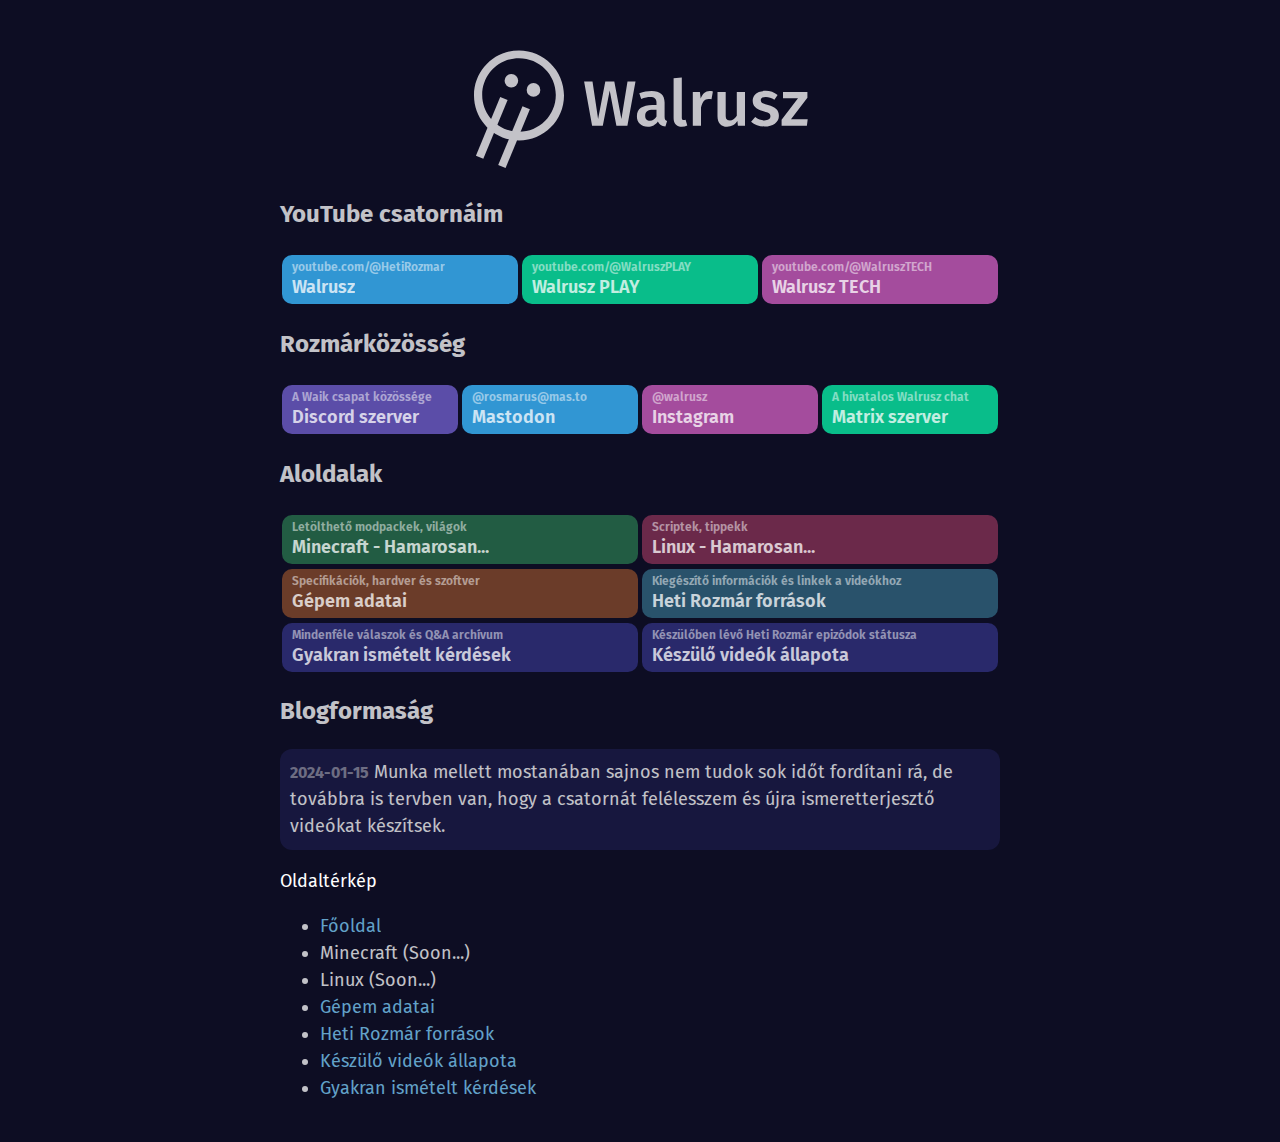
==== commit 49f9e3df: "Asd" ====
--- a/index.html
+++ b/index.html
@@ -118,12 +118,7 @@
 
     <h2>Blogformaság</h2>
 
-<p id="blueThing" class="post"> <span class="sitesmall">2024-01-15</span> Munka mellett mostanában sajnos nem tudok sok időt fordítani rá, de továbbra is tervben van, hogy a csatornát felélesszem és újra ismeretterjesztő videókat készítsek.</p>
-
-<p>Csatornáim<ul>
-  <li><a href="https://youtube.com/WalruszPLAY" target="_blank">Walrusz PLAY</a></li>
-  <li><a href="https://youtube.com/WalruszTECH" target="_blank">Walrusz TECH</a></li>
-</ul></p>
+<p id="blueThing" class="post"> <span class="sitemedium">2024-01-15</span> Munka mellett mostanában sajnos nem tudok sok időt fordítani rá, de továbbra is tervben van, hogy a csatornát felélesszem és újra ismeretterjesztő videókat készítsek.</p>
 
 <p>Oldaltérkép<ul>
   <li><a href="https://walrusz.hu">Főoldal</a></li>
--- a/style.css
+++ b/style.css
@@ -333,6 +333,13 @@
   opacity: 0.5;
 }
 
+span.sitemedium {
+  font-family: 'Fira Sans', sans-serif;
+  font-weight: bold;
+  font-size: 16px;
+  opacity: 0.5;
+}
+
 span.sitelarge {
   font-family: 'Fira Sans', sans-serif;
   font-weight: medium;
